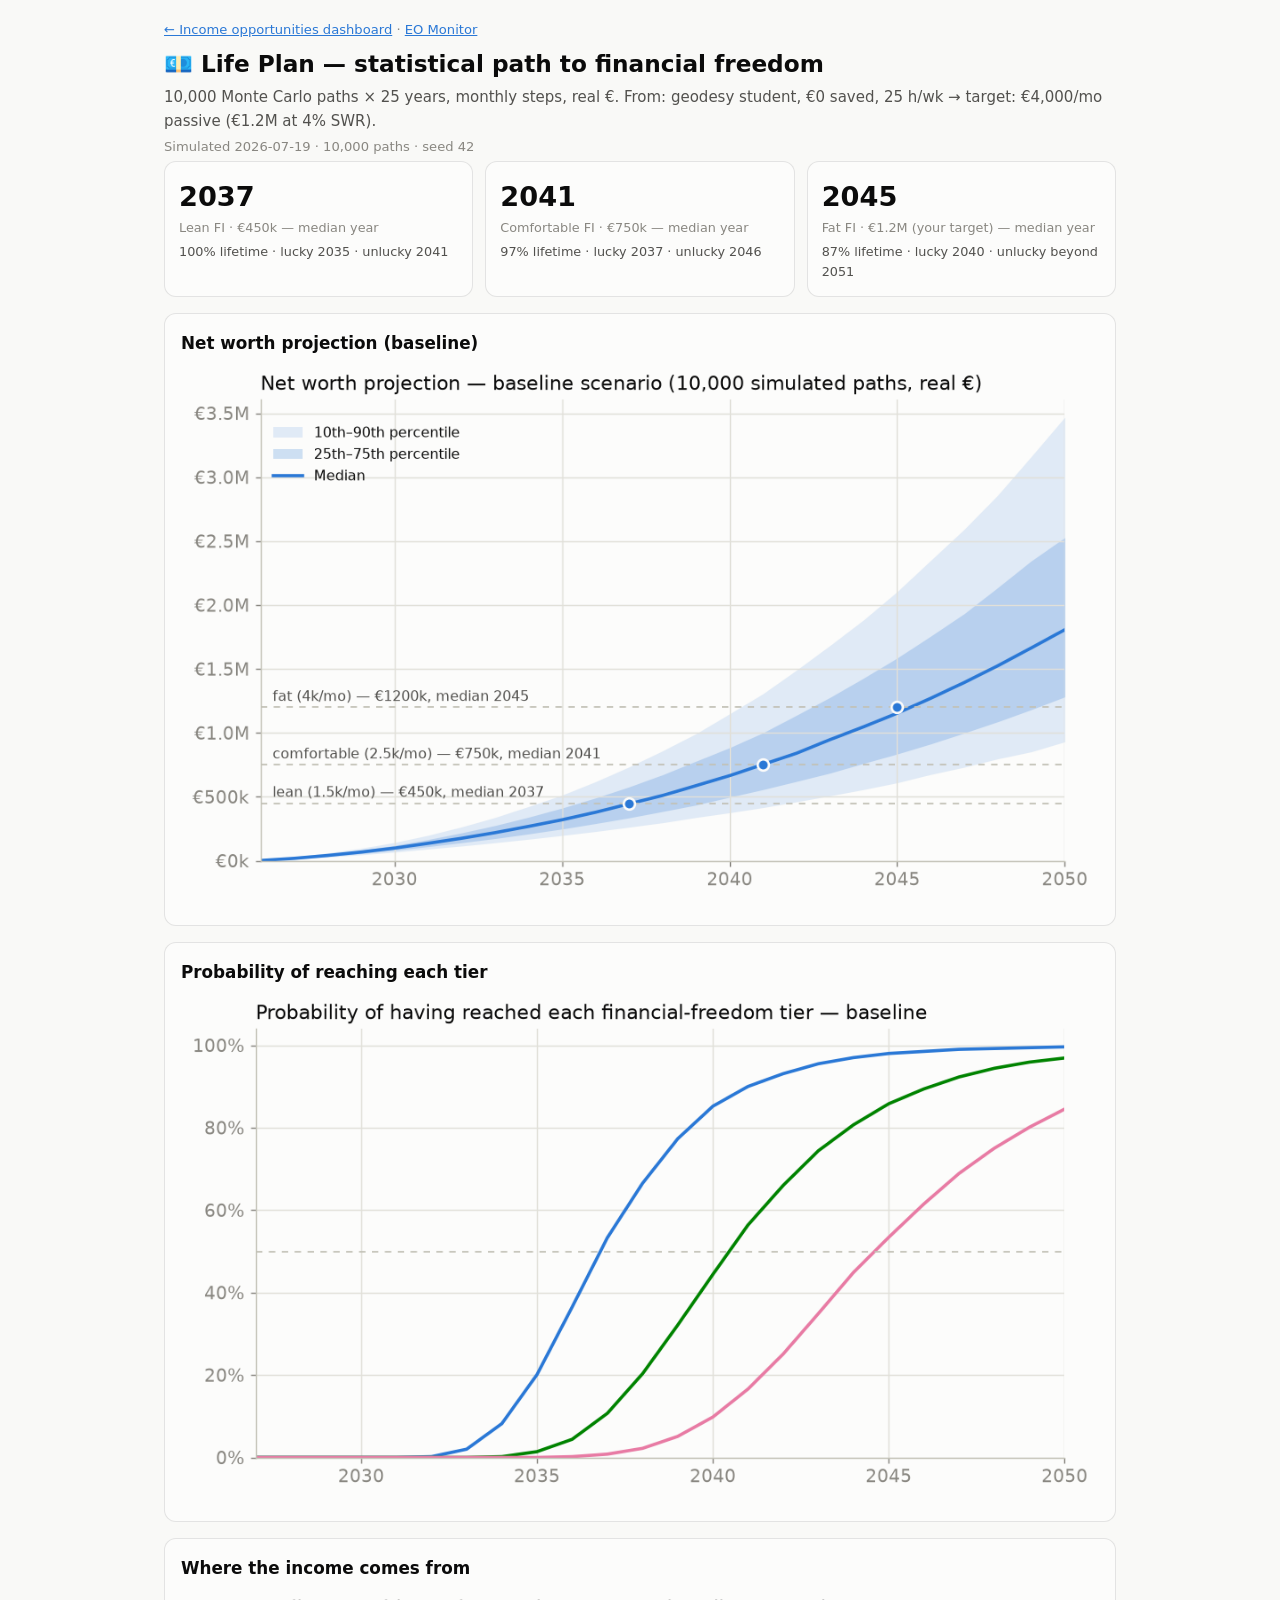
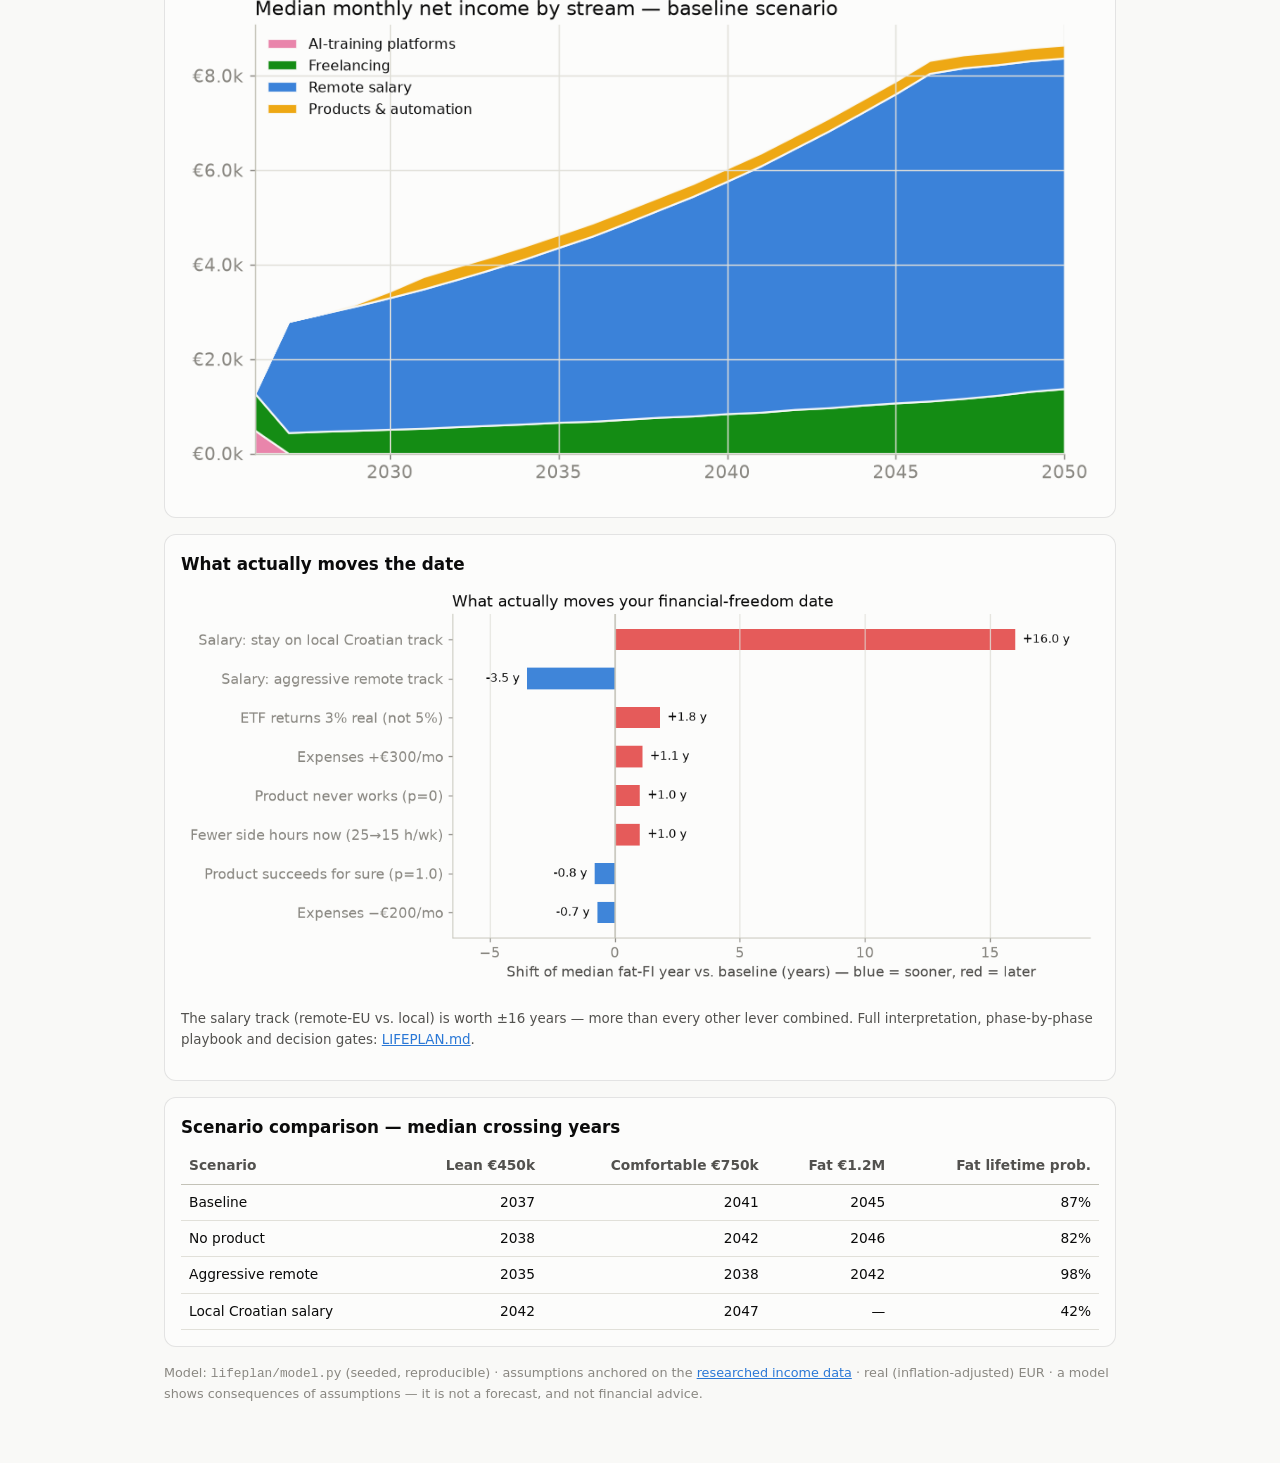
==== site/lifeplan.html @ cb7ae068 "Add Life & Work Plan: Monte Carlo path to financial freedom 10,000-path x 25-year monthly simulation" ====
<!DOCTYPE html>
<html lang="en">
<head>
<meta charset="utf-8">
<meta name="viewport" content="width=device-width, initial-scale=1">
<title>Life Plan — Statistical Path to Financial Freedom</title>
<link rel="icon" href="data:image/svg+xml,<svg xmlns='http://www.w3.org/2000/svg' viewBox='0 0 100 100'><text y='.9em' font-size='90'>💶</text></svg>">
<style>
  :root {
    color-scheme: light;
    --page: #f9f9f7; --surface-1: #fcfcfb;
    --text-primary: #0b0b0b; --text-secondary: #52514e; --muted: #898781;
    --grid: #e1e0d9; --baseline: #c3c2b7; --border: rgba(11,11,11,.10);
    --accent: #2a78d6; --good: #0ca30c;
  }
  @media (prefers-color-scheme: dark) {
    :root:not([data-theme="light"]) {
      color-scheme: dark;
      --page: #0d0d0d; --surface-1: #1a1a19;
      --text-primary: #ffffff; --text-secondary: #c3c2b7; --muted: #898781;
      --grid: #2c2c2a; --baseline: #383835; --border: rgba(255,255,255,.10);
      --accent: #3987e5;
    }
  }
  :root[data-theme="dark"] {
    color-scheme: dark;
    --page: #0d0d0d; --surface-1: #1a1a19;
    --text-primary: #ffffff; --text-secondary: #c3c2b7; --muted: #898781;
    --grid: #2c2c2a; --baseline: #383835; --border: rgba(255,255,255,.10);
    --accent: #3987e5;
  }
  * { box-sizing: border-box; }
  body { margin: 0; background: var(--page); color: var(--text-primary);
         font: 15px/1.55 system-ui, -apple-system, "Segoe UI", sans-serif; }
  .wrap { max-width: 980px; margin: 0 auto; padding: 20px 14px 60px; }
  header h1 { font-size: 1.45rem; margin: 6px 0 4px; }
  header p { color: var(--text-secondary); margin: 0 0 4px; }
  .small { font-size: .82rem; color: var(--muted); }
  a { color: var(--accent); }
  .card { background: var(--surface-1); border: 1px solid var(--border);
          border-radius: 12px; padding: 16px; margin-bottom: 16px; }
  .card h2 { font-size: 1.05rem; margin: 0 0 8px; }
  .tiles { display: grid; grid-template-columns: repeat(auto-fit, minmax(200px, 1fr)); gap: 12px; }
  .tile { background: var(--surface-1); border: 1px solid var(--border);
          border-radius: 12px; padding: 14px; }
  .tile .v { font-size: 1.7rem; font-weight: 700; }
  .tile .l { font-size: .8rem; color: var(--muted); }
  .tile .s { font-size: .8rem; color: var(--text-secondary); margin-top: 4px; }
  .chart { width: 100%; height: auto; border-radius: 8px; background: #fcfcfb; }
  .tablebox { overflow-x: auto; }
  table { border-collapse: collapse; width: 100%; font-size: .86rem; min-width: 560px; }
  th, td { text-align: left; padding: 7px 8px; border-bottom: 1px solid var(--grid); }
  th { color: var(--text-secondary); border-bottom-color: var(--baseline); }
  td.num, th.num { text-align: right; font-variant-numeric: tabular-nums; }
  footer { color: var(--muted); font-size: .8rem; margin-top: 10px; }
  .note { font-size: .84rem; color: var(--text-secondary); }
</style>
</head>
<body>
<div class="wrap">
  <header>
    <p class="small"><a href="index.html">← Income opportunities dashboard</a> · <a href="../eo-monitor/site/index.html">EO Monitor</a></p>
    <h1>💶 Life Plan — statistical path to financial freedom</h1>
    <p>10,000 Monte Carlo paths × 25 years, monthly steps, real €. From: geodesy student, €0 saved, 25 h/wk → target: €4,000/mo passive (€1.2M at 4% SWR).</p>
    <p class="small" id="meta">Loading results…</p>
  </header>

  <div class="tiles" id="tiles"></div>

  <div class="card" style="margin-top:16px">
    <h2>Net worth projection (baseline)</h2>
    <img class="chart" src="../data/lifeplan/networth_fan.png" alt="Net worth fan chart with FI tier lines">
  </div>

  <div class="card">
    <h2>Probability of reaching each tier</h2>
    <img class="chart" src="../data/lifeplan/fi_probability.png" alt="Probability of reaching each FI tier by year">
  </div>

  <div class="card">
    <h2>Where the income comes from</h2>
    <img class="chart" src="../data/lifeplan/income_composition.png" alt="Median monthly income by stream">
  </div>

  <div class="card">
    <h2>What actually moves the date</h2>
    <img class="chart" src="../data/lifeplan/sensitivity.png" alt="Sensitivity tornado chart">
    <p class="note">The salary track (remote-EU vs. local) is worth ±16 years — more than every other lever combined. Full interpretation, phase-by-phase playbook and decision gates: <a id="planlink" href="https://github.com/grgurgemini-spec/financial-research-/blob/main/LIFEPLAN.md">LIFEPLAN.md</a>.</p>
  </div>

  <div class="card">
    <h2>Scenario comparison — median crossing years</h2>
    <div class="tablebox"><table>
      <thead><tr><th>Scenario</th><th class="num">Lean €450k</th><th class="num">Comfortable €750k</th><th class="num">Fat €1.2M</th><th class="num">Fat lifetime prob.</th></tr></thead>
      <tbody id="scenarios"></tbody>
    </table></div>
  </div>

  <footer>Model: <code>lifeplan/model.py</code> (seeded, reproducible) · assumptions anchored on the <a href="index.html">researched income data</a> · real (inflation-adjusted) EUR · a model shows consequences of assumptions — it is not a forecast, and not financial advice.</footer>
</div>
<script>
"use strict";
fetch("../data/lifeplan/results.json").then(r => r.json()).then(R => {
  document.getElementById("meta").textContent =
    `Simulated ${R.meta.generated} · ${R.meta.n_paths.toLocaleString()} paths · seed ${R.meta.seed}`;
  const B = R.scenarios["baseline"].fi;
  const tiers = [
    ["lean (1.5k/mo)", "Lean FI · €450k"],
    ["comfortable (2.5k/mo)", "Comfortable FI · €750k"],
    ["fat (4k/mo)", "Fat FI · €1.2M (your target)"],
  ];
  document.getElementById("tiles").innerHTML = tiers.map(([k, label]) => {
    const f = B[k];
    return `<div class="tile"><div class="v">${f.median_year ?? "—"}</div>` +
      `<div class="l">${label} — median year</div>` +
      `<div class="s">${Math.round(f.prob_ever * 100)}% lifetime · lucky ${f.p10_year ?? "—"} · unlucky ${f.p90_year ?? "beyond 2051"}</div></div>`;
  }).join("");
  const names = { "baseline": "Baseline", "no-product": "No product",
                  "aggressive": "Aggressive remote", "croatia-local": "Local Croatian salary" };
  document.getElementById("scenarios").innerHTML = Object.entries(R.scenarios).map(([k, s]) => {
    const f = s.fi;
    const y = t => f[t].median_year ?? "—";
    return `<tr><td>${names[k] ?? k}</td><td class="num">${y("lean (1.5k/mo)")}</td>` +
      `<td class="num">${y("comfortable (2.5k/mo)")}</td><td class="num">${y("fat (4k/mo)")}</td>` +
      `<td class="num">${Math.round(f["fat (4k/mo)"].prob_ever * 100)}%</td></tr>`;
  }).join("");
}).catch(() => {
  document.getElementById("meta").textContent =
    "Could not load results.json — serve the repo root (python -m http.server) and open /site/lifeplan.html.";
});
</script>
</body>
</html>
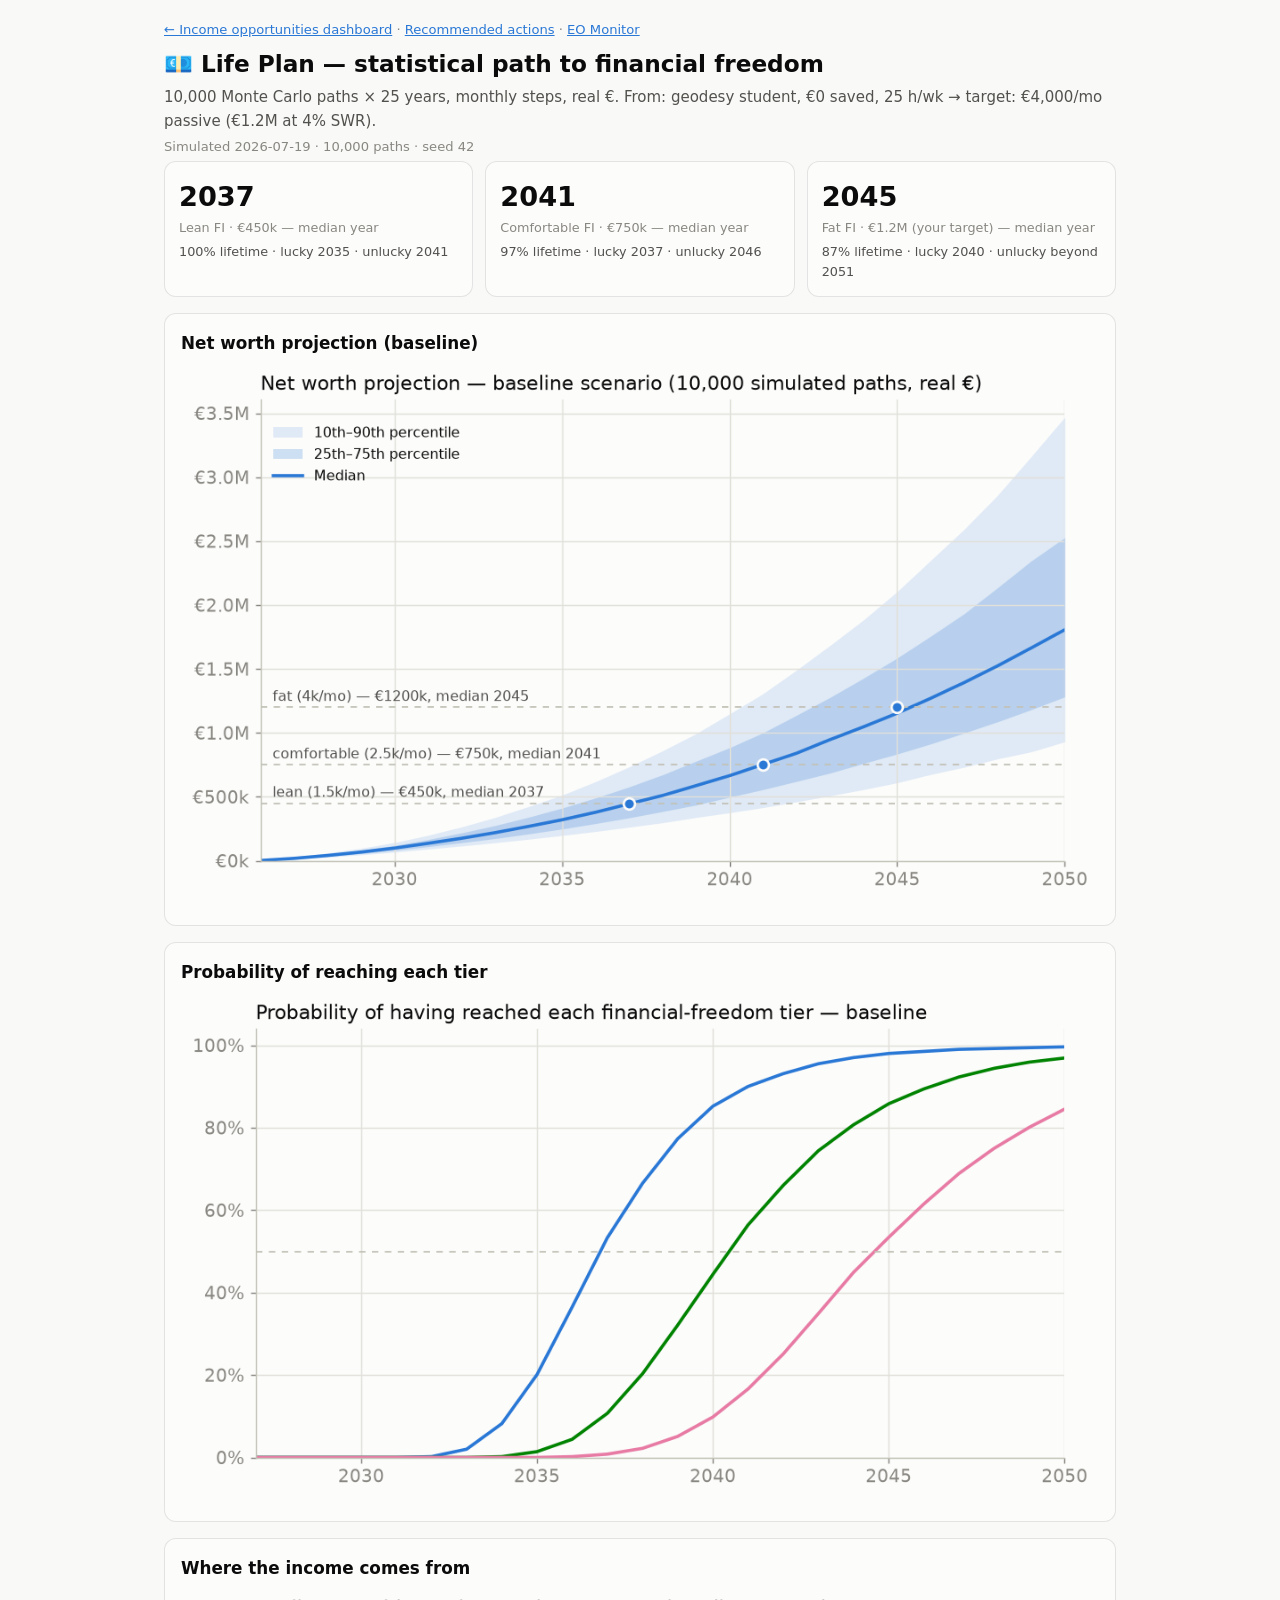
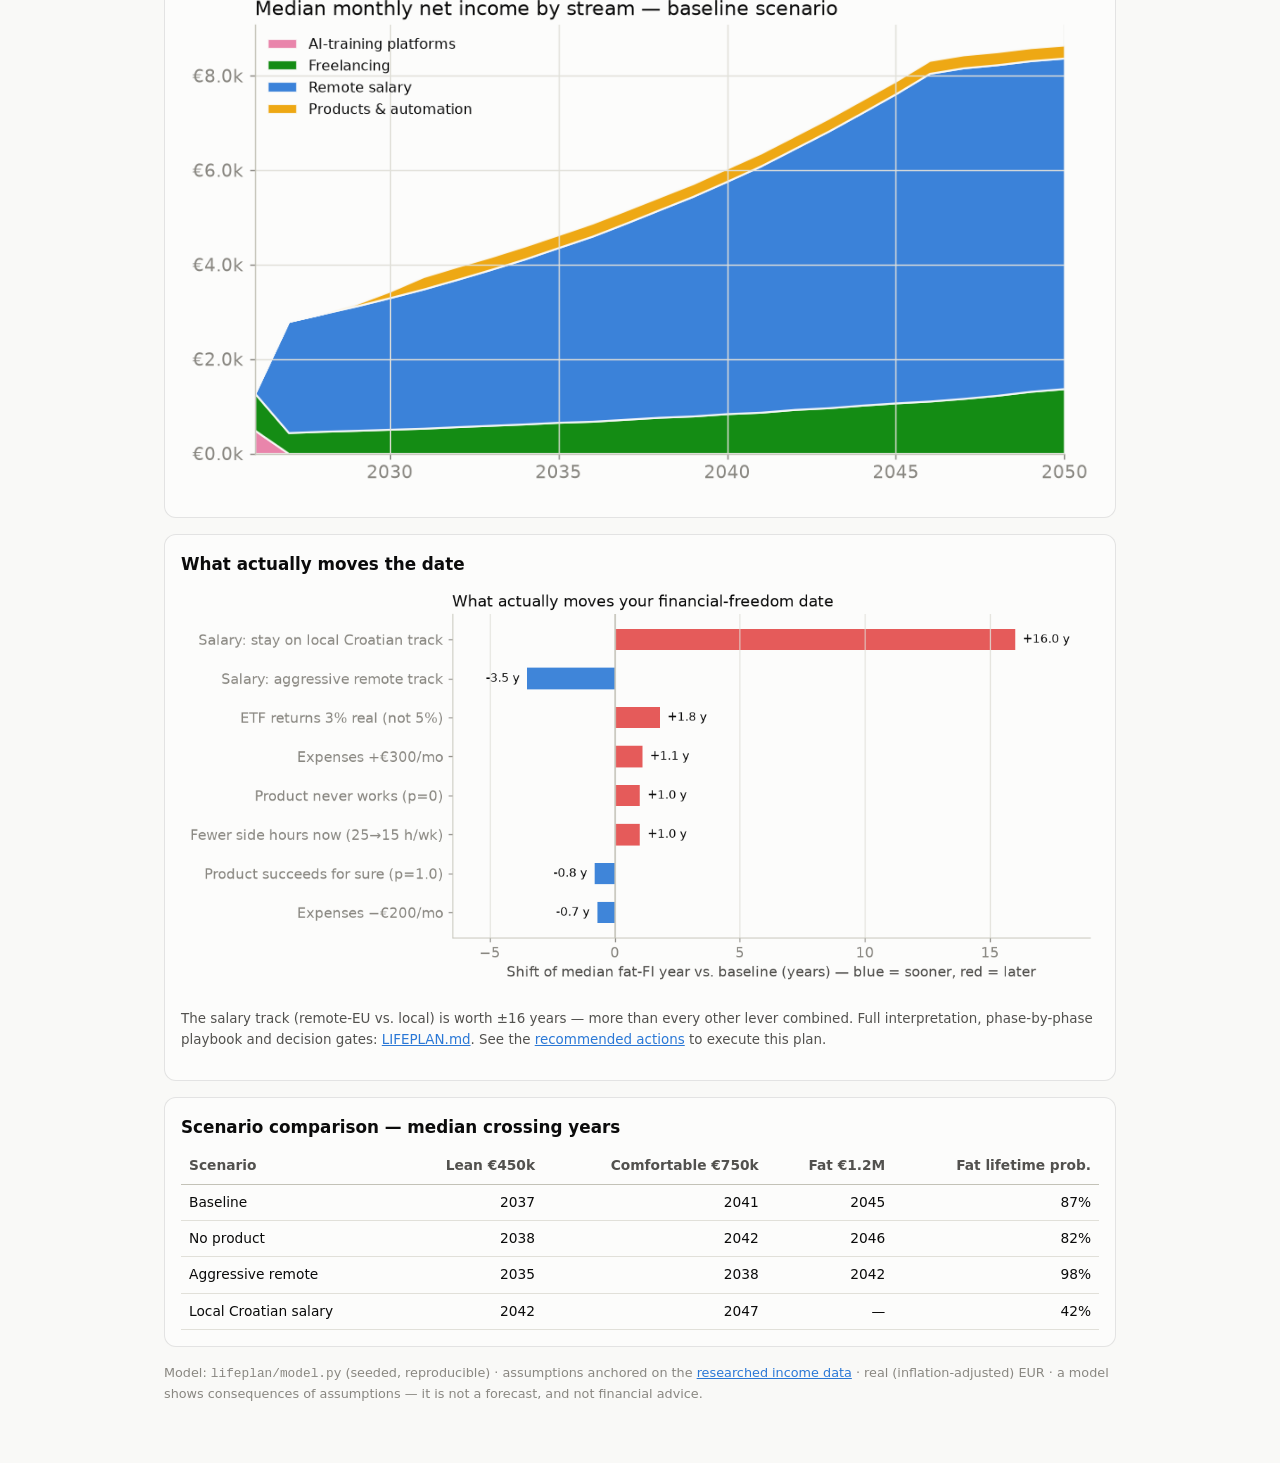
==== commit 230db23a: "Add study findings & recommended actions — path to €4,000/mo passive Study Findings & Recommended Ac" ====
--- a/site/lifeplan.html
+++ b/site/lifeplan.html
@@ -59,7 +59,7 @@
 <body>
 <div class="wrap">
   <header>
-    <p class="small"><a href="index.html">← Income opportunities dashboard</a> · <a href="../eo-monitor/site/index.html">EO Monitor</a></p>
+    <p class="small"><a href="index.html">← Income opportunities dashboard</a> · <a href="actions.html">Recommended actions</a> · <a href="../eo-monitor/site/index.html">EO Monitor</a></p>
     <h1>💶 Life Plan — statistical path to financial freedom</h1>
     <p>10,000 Monte Carlo paths × 25 years, monthly steps, real €. From: geodesy student, €0 saved, 25 h/wk → target: €4,000/mo passive (€1.2M at 4% SWR).</p>
     <p class="small" id="meta">Loading results…</p>
@@ -85,7 +85,7 @@
   <div class="card">
     <h2>What actually moves the date</h2>
     <img class="chart" src="../data/lifeplan/sensitivity.png" alt="Sensitivity tornado chart">
-    <p class="note">The salary track (remote-EU vs. local) is worth ±16 years — more than every other lever combined. Full interpretation, phase-by-phase playbook and decision gates: <a id="planlink" href="https://github.com/grgurgemini-spec/financial-research-/blob/main/LIFEPLAN.md">LIFEPLAN.md</a>.</p>
+    <p class="note">The salary track (remote-EU vs. local) is worth ±16 years — more than every other lever combined. Full interpretation, phase-by-phase playbook and decision gates: <a id="planlink" href="https://github.com/grgurgemini-spec/financial-research-/blob/main/LIFEPLAN.md">LIFEPLAN.md</a>. See the <a href="actions.html">recommended actions</a> to execute this plan.</p>
   </div>
 
   <div class="card">
